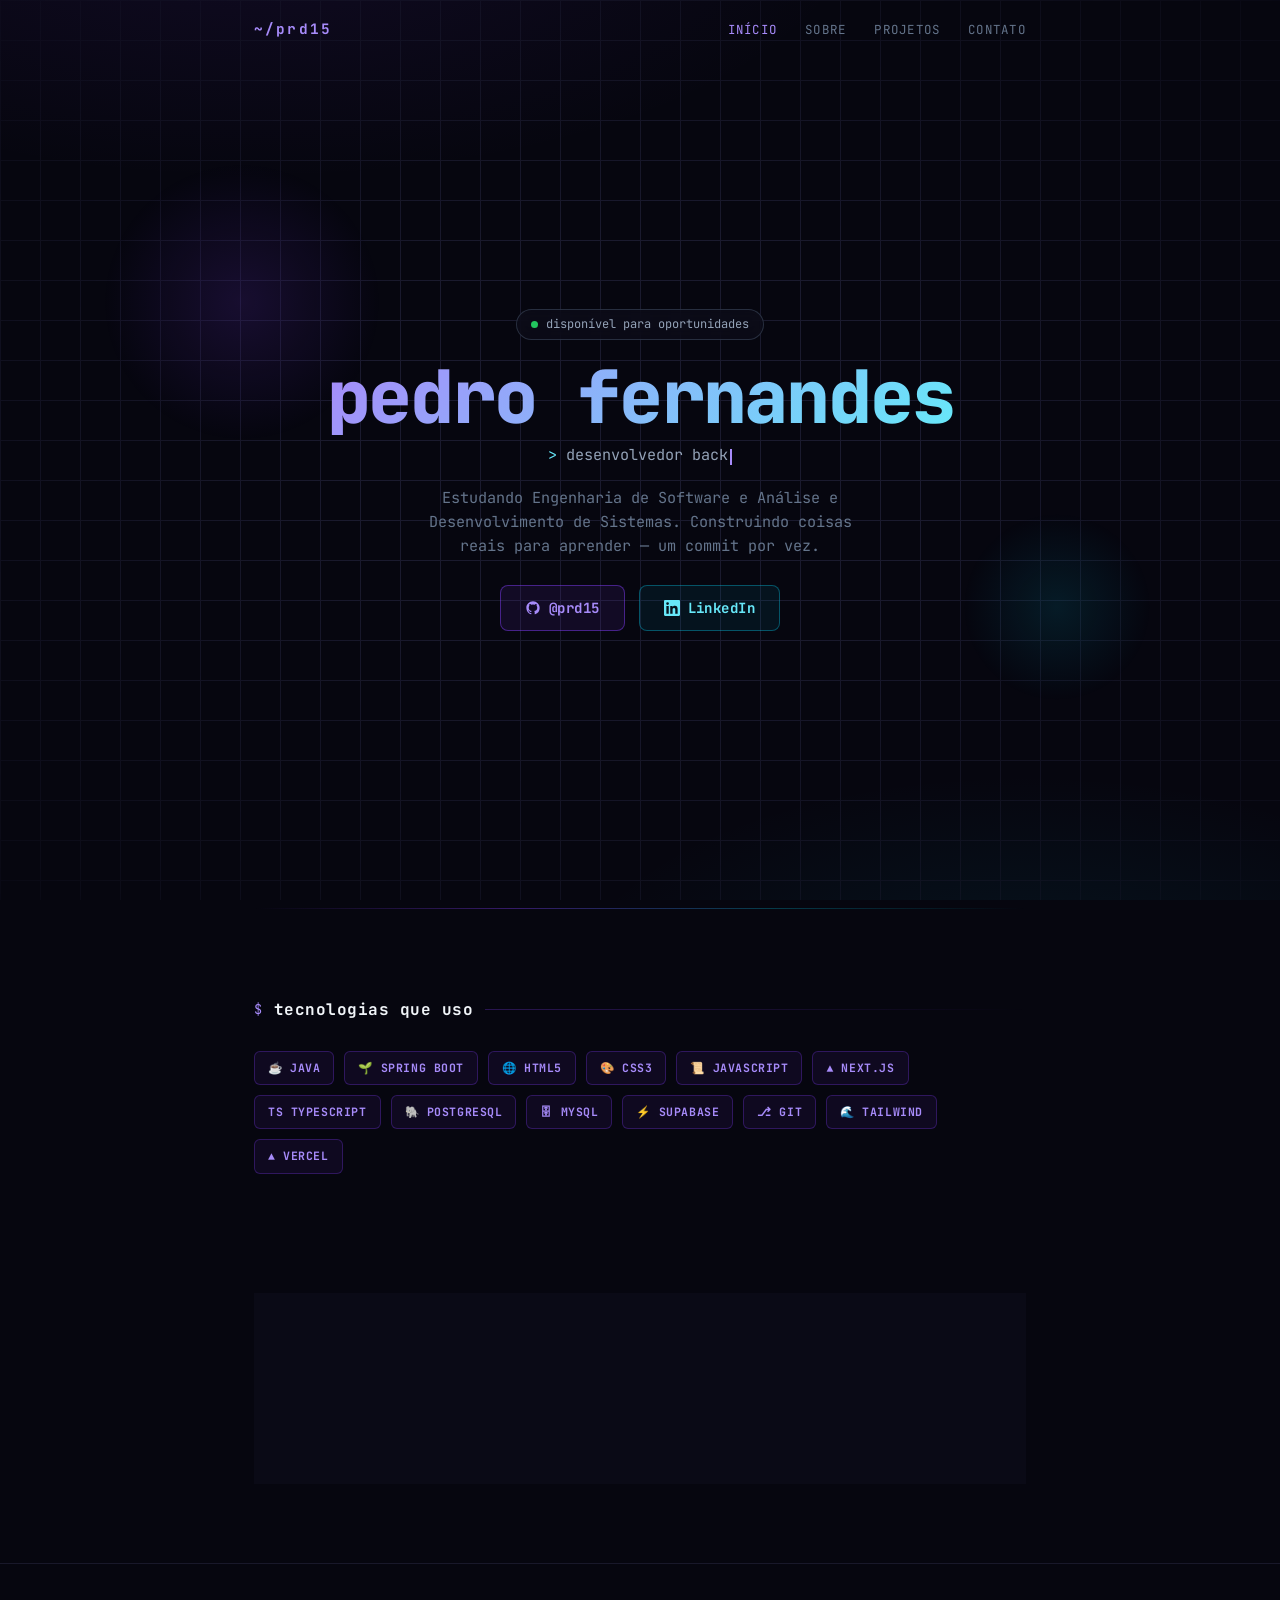
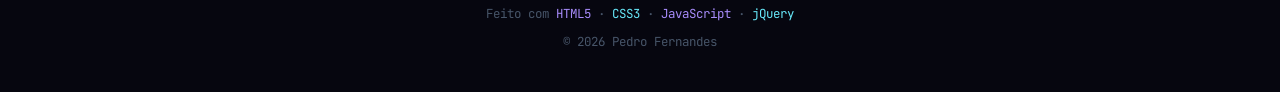
==== index.html @ 1df9721c "Adiciona portfolio pessoal responsivo (HTML5, CSS3, JS, jQuery)" ====
<!DOCTYPE html>
<html lang="pt-BR">
<head>
  <!-- ===== Meta básicas / SEO ===== -->
  <meta charset="UTF-8">
  <meta name="viewport" content="width=device-width, initial-scale=1.0">
  <title>Pedro Fernandes | Desenvolvedor Backend Java</title>
  <meta name="description" content="Portfólio de Pedro Fernandes — desenvolvedor backend focado em Java e Spring Boot. Estudante de Engenharia de Software e Análise e Desenvolvimento de Sistemas.">
  <meta name="keywords" content="Pedro Fernandes, desenvolvedor backend, Java, Spring Boot, portfólio, programador, Next.js">
  <meta name="author" content="Pedro Fernandes">
  <meta name="robots" content="index, follow">
  <link rel="canonical" href="https://prd15.github.io/portifolio/index.html">

  <!-- ===== Open Graph (compartilhamento em redes sociais) ===== -->
  <meta property="og:type" content="website">
  <meta property="og:title" content="Pedro Fernandes | Desenvolvedor Backend Java">
  <meta property="og:description" content="Portfólio de Pedro Fernandes — desenvolvedor backend focado em Java e Spring Boot.">
  <meta property="og:locale" content="pt_BR">

  <!-- ===== Ícone e estilos ===== -->
  <link rel="icon" type="image/svg+xml" href="img/favicon.svg">
  <link rel="stylesheet" href="css/style.css">
</head>
<body>
  <!-- Fundo em grade decorativo -->
  <div class="grid-bg" aria-hidden="true"></div>

  <!-- ===== Cabeçalho / Navegação (menu funcional) ===== -->
  <header class="site-header">
    <nav class="nav" aria-label="Navegação principal">
      <a href="index.html" class="nav__brand">~/prd15</a>

      <!-- Botão hamburguer (mobile) -->
      <button class="nav__toggle" aria-label="Abrir menu" aria-controls="menu" aria-expanded="false">
        <span></span><span></span><span></span>
      </button>

      <ul class="nav__links" id="menu">
        <li><a href="index.html">Início</a></li>
        <li><a href="sobre.html">Sobre</a></li>
        <li><a href="projetos.html">Projetos</a></li>
        <li><a href="contato.html">Contato</a></li>
      </ul>
    </nav>
  </header>

  <main>
    <!-- ===== Hero ===== -->
    <section class="hero">
      <span class="orb orb--1" aria-hidden="true"></span>
      <span class="orb orb--2" aria-hidden="true"></span>

      <span class="hero__badge">
        <span class="dot"></span> disponível para oportunidades
      </span>

      <h1 class="hero__title gradient-text">Pedro Fernandes</h1>

      <!-- Efeito máquina de escrever (preenchido por JavaScript) -->
      <p class="hero__typed">
        <span class="prompt">&gt;&nbsp;</span><span id="typed"></span><span class="cursor"></span>
      </p>

      <p class="hero__bio">
        Estudando Engenharia de Software e Análise e Desenvolvimento de Sistemas.
        Construindo coisas reais para aprender — um commit por vez.
      </p>

      <div class="hero__links">
        <a href="https://github.com/prd15" target="_blank" rel="noopener noreferrer" class="btn">
          <svg viewBox="0 0 24 24" aria-hidden="true"><path d="M12 2C6.477 2 2 6.484 2 12.017c0 4.425 2.865 8.18 6.839 9.504.5.092.682-.217.682-.483 0-.237-.008-.868-.013-1.703-2.782.605-3.369-1.343-3.369-1.343-.454-1.158-1.11-1.466-1.11-1.466-.908-.62.069-.608.069-.608 1.003.07 1.531 1.032 1.531 1.032.892 1.53 2.341 1.088 2.91.832.092-.647.35-1.088.636-1.338-2.22-.253-4.555-1.113-4.555-4.951 0-1.093.39-1.988 1.029-2.688-.103-.253-.446-1.272.098-2.65 0 0 .84-.27 2.75 1.026A9.564 9.564 0 0112 6.844a9.59 9.59 0 012.504.337c1.909-1.296 2.747-1.027 2.747-1.027.546 1.379.202 2.398.1 2.651.64.7 1.028 1.595 1.028 2.688 0 3.848-2.339 4.695-4.566 4.943.359.309.678.92.678 1.855 0 1.338-.012 2.419-.012 2.747 0 .268.18.58.688.482A10.02 10.02 0 0022 12.017C22 6.484 17.522 2 12 2Z"/></svg>
          @prd15
        </a>
        <a href="https://www.linkedin.com/in/pedro-henrique-fernandes-dev" target="_blank" rel="noopener noreferrer" class="btn btn--cyan">
          <svg viewBox="0 0 24 24" aria-hidden="true"><path d="M20.447 20.452h-3.554v-5.569c0-1.328-.027-3.037-1.852-3.037-1.853 0-2.136 1.445-2.136 2.939v5.667H9.351V9h3.414v1.561h.046c.477-.9 1.637-1.85 3.37-1.85 3.601 0 4.267 2.37 4.267 5.455v6.286zM5.337 7.433a2.062 2.062 0 01-2.063-2.065 2.064 2.064 0 112.063 2.065zm1.782 13.019H3.555V9h3.564v11.452zM22.225 0H1.771C.792 0 0 .774 0 1.729v20.542C0 23.227.792 24 1.771 24h20.451C23.2 24 24 23.227 24 22.271V1.729C24 .774 23.2 0 22.222 0h.003z"/></svg>
          LinkedIn
        </a>
      </div>
    </section>

    <div class="container"><div class="divider"></div></div>

    <!-- ===== Prévia: stack ===== -->
    <section class="section fade-in">
      <div class="container">
        <div class="section-label"><h2>tecnologias que uso</h2><span></span></div>
        <div class="tech-grid">
          <span class="tech-badge">☕ JAVA</span>
          <span class="tech-badge">🌱 SPRING BOOT</span>
          <span class="tech-badge">🌐 HTML5</span>
          <span class="tech-badge">🎨 CSS3</span>
          <span class="tech-badge">📜 JAVASCRIPT</span>
          <span class="tech-badge">▲ NEXT.JS</span>
          <span class="tech-badge">TS TYPESCRIPT</span>
          <span class="tech-badge">🐘 POSTGRESQL</span>
          <span class="tech-badge">🗄 MYSQL</span>
          <span class="tech-badge">⚡ SUPABASE</span>
          <span class="tech-badge">⎇ GIT</span>
          <span class="tech-badge">🌊 TAILWIND</span>
          <span class="tech-badge">▲ VERCEL</span>
        </div>
      </div>
    </section>

    <!-- ===== Chamada para ação ===== -->
    <section class="section fade-in">
      <div class="container">
        <div class="glass-card" style="text-align:center;">
          <h2 style="color:var(--slate-100);font-size:1.3rem;margin-bottom:10px;">Vamos construir algo juntos?</h2>
          <p style="color:var(--slate-400);font-size:0.92rem;margin-bottom:22px;">
            Conheça meus projetos ou entre em contato para conversarmos.
          </p>
          <div style="display:flex;gap:14px;justify-content:center;flex-wrap:wrap;">
            <a href="projetos.html" class="btn">Ver projetos</a>
            <a href="contato.html" class="btn btn--cyan">Entrar em contato</a>
          </div>
        </div>
      </div>
    </section>
  </main>

  <!-- ===== Rodapé ===== -->
  <footer class="site-footer">
    <p class="built">Feito com <span class="p">HTML5</span> · <span class="c">CSS3</span> · <span class="p">JavaScript</span> · <span class="c">jQuery</span></p>
    <p class="copy">&copy; <span id="year">2026</span> Pedro Fernandes</p>
  </footer>

  <!-- ===== Scripts ===== -->
  <script src="js/jquery.min.js"></script>
  <script src="js/script.js"></script>
  <script>/* Ano dinâmico no rodapé */ document.getElementById('year').textContent = new Date().getFullYear();</script>
</body>
</html>
---- css/style.css ----
/* ============================================================================
   Portfólio · Pedro Fernandes
   Folha de estilo principal (CSS3) — compartilhada por todas as páginas.
   Tema: dark / terminal · roxo (#7c3aed) + ciano (#06b6d4)
   Autor: Pedro Fernandes
   ========================================================================== */

/* ---------------------------------------------------------------------------
   0. Fonte JetBrains Mono (bundled localmente para funcionar offline)
   Mesma tipografia monoespaçada do portfólio original.
--------------------------------------------------------------------------- */
@font-face {
  font-family: 'JetBrains Mono';
  font-style: normal;
  font-weight: 400;
  font-display: swap;
  src: url('../fonts/jetbrainsmono-400.woff2') format('woff2');
}
@font-face {
  font-family: 'JetBrains Mono';
  font-style: normal;
  font-weight: 500;
  font-display: swap;
  src: url('../fonts/jetbrainsmono-500.woff2') format('woff2');
}
@font-face {
  font-family: 'JetBrains Mono';
  font-style: normal;
  font-weight: 700;
  font-display: swap;
  src: url('../fonts/jetbrainsmono-700.woff2') format('woff2');
}
@font-face {
  font-family: 'JetBrains Mono';
  font-style: normal;
  font-weight: 800;
  font-display: swap;
  src: url('../fonts/jetbrainsmono-800.woff2') format('woff2');
}

/* ---------------------------------------------------------------------------
   1. Variáveis de tema (CSS Custom Properties)
   Centralizam as cores para manter consistência e facilitar manutenção.
--------------------------------------------------------------------------- */
:root {
  --bg: #06060f;
  --surface: #0d0d1a;
  --border: #1a1a2e;
  --purple: #7c3aed;
  --purple-light: #a78bfa;
  --cyan: #06b6d4;
  --cyan-light: #67e8f9;
  --green: #22c55e;
  --slate-100: #f1f5f9;
  --slate-300: #cbd5e1;
  --slate-400: #94a3b8;
  --slate-500: #64748b;
  --slate-600: #475569;
  --max-width: 820px;
  /* Pilha de fontes monoespaçadas: JetBrains Mono (local) + fallbacks do sistema */
  --font-mono: 'JetBrains Mono', 'SFMono-Regular', 'Consolas', 'Liberation Mono', 'Menlo', monospace;
}

/* ---------------------------------------------------------------------------
   2. Reset básico e tipografia global
--------------------------------------------------------------------------- */
* {
  box-sizing: border-box;
  margin: 0;
  padding: 0;
}

html {
  scroll-behavior: smooth;
}

body {
  /* Tipografia monoespaçada em todo o site, como no portfólio original */
  font-family: var(--font-mono);
  color: var(--slate-300);
  background-color: var(--bg);
  /* Dois brilhos radiais dão profundidade ao fundo escuro */
  background-image:
    radial-gradient(ellipse 80% 50% at 20% -10%, #7c3aed18 0%, transparent 60%),
    radial-gradient(ellipse 60% 40% at 80% 110%, #06b6d415 0%, transparent 60%);
  background-attachment: fixed;
  min-height: 100vh;
  overflow-x: hidden;
  line-height: 1.6;
}

a { text-decoration: none; color: inherit; }
ul { list-style: none; }
img { max-width: 100%; display: block; }

/* Fundo em grade animado (efeito visual "terminal") */
.grid-bg {
  position: fixed;
  inset: 0;
  z-index: 0;
  background-image:
    linear-gradient(to right, #1a1a2e 1px, transparent 1px),
    linear-gradient(to bottom, #1a1a2e 1px, transparent 1px);
  background-size: 40px 40px;
  -webkit-mask-image: radial-gradient(ellipse 80% 80% at 50% 50%, black 30%, transparent 100%);
  mask-image: radial-gradient(ellipse 80% 80% at 50% 50%, black 30%, transparent 100%);
  pointer-events: none;
}

/* Container centralizado reutilizável */
.container {
  max-width: var(--max-width);
  margin: 0 auto;
  padding: 0 24px;
  position: relative;
  z-index: 1;
}

/* ---------------------------------------------------------------------------
   3. Cabeçalho / Navegação (menu funcional e responsivo)
--------------------------------------------------------------------------- */
.site-header {
  position: fixed;
  top: 0;
  left: 0;
  right: 0;
  z-index: 50;
  transition: background 0.3s ease, border-color 0.3s ease, backdrop-filter 0.3s ease;
  border-bottom: 1px solid transparent;
}
/* Classe adicionada via JS quando a página é rolada */
.site-header.scrolled {
  background: rgba(6, 6, 15, 0.85);
  backdrop-filter: blur(16px);
  border-bottom: 1px solid rgba(26, 26, 46, 0.8);
}

.nav {
  max-width: var(--max-width);
  margin: 0 auto;
  padding: 16px 24px;
  display: flex;
  align-items: center;
  justify-content: space-between;
}

.nav__brand {
  color: var(--purple-light);
  font-family: var(--font-mono);
  font-size: 0.9rem;
  font-weight: 700;
  letter-spacing: 0.15em;
}

.nav__links {
  display: flex;
  align-items: center;
  gap: 28px;
}
.nav__links a {
  font-size: 0.78rem;
  color: var(--slate-500);
  letter-spacing: 0.1em;
  text-transform: uppercase;
  transition: color 0.2s ease;
}
.nav__links a:hover { color: var(--purple-light); }
/* Item ativo (página atual) destacado */
.nav__links a.active { color: var(--purple-light); }

/* Botão hamburguer — só aparece no mobile */
.nav__toggle {
  display: none;
  flex-direction: column;
  gap: 5px;
  background: none;
  border: none;
  cursor: pointer;
  padding: 6px;
}
.nav__toggle span {
  width: 24px;
  height: 2px;
  background: var(--purple-light);
  border-radius: 2px;
  transition: transform 0.3s ease, opacity 0.3s ease;
}
/* Animação do hamburguer para "X" quando aberto */
.nav__toggle.open span:nth-child(1) { transform: translateY(7px) rotate(45deg); }
.nav__toggle.open span:nth-child(2) { opacity: 0; }
.nav__toggle.open span:nth-child(3) { transform: translateY(-7px) rotate(-45deg); }

/* ---------------------------------------------------------------------------
   4. Seções e títulos
--------------------------------------------------------------------------- */
main { position: relative; z-index: 1; }

.section {
  padding: 80px 0 40px;
}

.section-label {
  display: flex;
  align-items: center;
  gap: 12px;
  margin-bottom: 28px;
}
.section-label::before {
  content: '$';
  color: var(--purple-light);
  font-family: var(--font-mono);
  font-size: 0.85rem;
}
.section-label h2 {
  color: var(--slate-100);
  font-size: 1rem;
  font-weight: 600;
  letter-spacing: 0.03em;
}
.section-label span {
  flex: 1;
  height: 1px;
  background: linear-gradient(to right, rgba(124, 58, 237, 0.3), transparent);
}

/* Divisor decorativo entre blocos */
.divider {
  width: 100%;
  height: 1px;
  background: linear-gradient(to right, transparent, rgba(124, 58, 237, 0.4), rgba(6, 182, 212, 0.3), transparent);
  margin: 8px 0;
}

/* ---------------------------------------------------------------------------
   5. Hero (página inicial)
--------------------------------------------------------------------------- */
.hero {
  min-height: 100vh;
  display: flex;
  flex-direction: column;
  align-items: center;
  justify-content: center;
  text-align: center;
  padding: 100px 24px 60px;
  position: relative;
}

/* Orbes flutuantes decorativos */
.orb {
  position: absolute;
  border-radius: 50%;
  pointer-events: none;
  z-index: 0;
}
.orb--1 {
  width: 280px; height: 280px;
  top: 18%; left: 8%;
  background: radial-gradient(circle, rgba(124,58,237,0.15) 0%, transparent 70%);
  animation: float 7s ease-in-out infinite;
}
.orb--2 {
  width: 190px; height: 190px;
  bottom: 22%; right: 10%;
  background: radial-gradient(circle, rgba(6,182,212,0.12) 0%, transparent 70%);
  animation: float 9s ease-in-out infinite reverse;
}
@keyframes float {
  0%, 100% { transform: translateY(0); }
  50% { transform: translateY(-24px); }
}

.hero__badge {
  display: inline-flex;
  align-items: center;
  gap: 8px;
  padding: 5px 14px;
  border-radius: 999px;
  font-size: 0.75rem;
  color: var(--slate-400);
  border: 1px solid rgba(71, 85, 105, 0.5);
  background: rgba(13, 13, 26, 0.7);
  backdrop-filter: blur(8px);
  margin-bottom: 18px;
}
.hero__badge .dot {
  width: 7px; height: 7px;
  border-radius: 50%;
  background: var(--green);
  animation: blink 1.6s ease-in-out infinite;
}

.hero__title {
  font-size: clamp(2.6rem, 9vw, 4.6rem);
  font-weight: 800;
  letter-spacing: -0.03em;
  line-height: 1.05;
  margin-bottom: 8px;
  text-transform: lowercase; /* "pedro fernandes" — igual ao portfólio original */
}

/* Texto com gradiente animado */
.gradient-text {
  background: linear-gradient(135deg, #a78bfa 0%, #67e8f9 50%, #a78bfa 100%);
  background-size: 200% 200%;
  -webkit-background-clip: text;
  background-clip: text;
  -webkit-text-fill-color: transparent;
  color: transparent;
  animation: gradient-x 4s ease infinite;
}
@keyframes gradient-x {
  0%, 100% { background-position: 0% 50%; }
  50% { background-position: 100% 50%; }
}

/* Linha do efeito máquina de escrever (typewriter) */
.hero__typed {
  font-family: var(--font-mono);
  color: var(--slate-400);
  font-size: 0.95rem;
  min-height: 1.5rem;
  margin-bottom: 8px;
}
.hero__typed .prompt { color: var(--cyan-light); }
/* Cursor piscando */
.cursor {
  display: inline-block;
  width: 2px;
  height: 1.1em;
  background: var(--purple-light);
  margin-left: 2px;
  vertical-align: text-bottom;
  animation: blink 1s step-end infinite;
}
@keyframes blink {
  0%, 100% { opacity: 1; }
  50% { opacity: 0; }
}

.hero__bio {
  color: var(--slate-500);
  font-size: 0.95rem;
  max-width: 460px;
  margin: 10px auto 0;
}

.hero__links {
  display: flex;
  gap: 14px;
  margin-top: 26px;
  flex-wrap: wrap;
  justify-content: center;
}

/* ---------------------------------------------------------------------------
   6. Botões com brilho (glow)
--------------------------------------------------------------------------- */
.btn {
  position: relative;
  display: inline-flex;
  align-items: center;
  gap: 8px;
  padding: 11px 24px;
  border-radius: 8px;
  font-size: 0.88rem;
  font-weight: 600;
  letter-spacing: 0.03em;
  border: 1px solid rgba(124, 58, 237, 0.5);
  background: rgba(124, 58, 237, 0.1);
  color: var(--purple-light);
  transition: all 0.25s ease;
  cursor: pointer;
}
.btn:hover {
  border-color: rgba(124, 58, 237, 0.8);
  box-shadow: 0 0 20px rgba(124, 58, 237, 0.4), 0 0 40px rgba(124, 58, 237, 0.15);
  color: #c4b5fd;
  transform: translateY(-2px);
}
.btn--cyan {
  border-color: rgba(6, 182, 212, 0.4);
  background: rgba(6, 182, 212, 0.08);
  color: var(--cyan-light);
}
.btn--cyan:hover {
  border-color: rgba(6, 182, 212, 0.7);
  box-shadow: 0 0 20px rgba(6, 182, 212, 0.3), 0 0 40px rgba(6, 182, 212, 0.1);
  color: #a5f3fc;
}
.btn svg { width: 16px; height: 16px; fill: currentColor; }

/* ---------------------------------------------------------------------------
   7. Cartões (glass + terminal)
--------------------------------------------------------------------------- */
.glass-card {
  background: rgba(13, 13, 26, 0.7);
  backdrop-filter: blur(12px);
  border: 1px solid rgba(124, 58, 237, 0.2);
  border-radius: 12px;
  padding: 26px;
  transition: border-color 0.3s ease, box-shadow 0.3s ease, transform 0.3s ease;
}
.glass-card:hover {
  border-color: rgba(124, 58, 237, 0.5);
  box-shadow: 0 0 30px rgba(124, 58, 237, 0.15), 0 0 60px rgba(124, 58, 237, 0.05);
  transform: translateY(-2px);
}

.terminal-card {
  background: rgba(6, 6, 15, 0.9);
  border: 1px solid rgba(6, 182, 212, 0.25);
  border-radius: 10px;
  overflow: hidden;
}
.terminal-card__header {
  background: rgba(13, 13, 26, 0.9);
  border-bottom: 1px solid rgba(6, 182, 212, 0.15);
  padding: 10px 16px;
  display: flex;
  align-items: center;
  gap: 8px;
}
.terminal-dot { width: 11px; height: 11px; border-radius: 50%; }
.terminal-card__header .label {
  color: var(--slate-600);
  font-family: var(--font-mono);
  font-size: 0.75rem;
  margin-left: 8px;
}
.terminal-card__body { padding: 26px; }
.terminal-card__body .cmd {
  font-family: var(--font-mono);
  color: var(--cyan-light);
  font-size: 0.85rem;
  margin-bottom: 18px;
}
.terminal-card__body .cmd::before { content: '$ '; color: var(--purple-light); }

.about-text { color: var(--slate-300); font-size: 0.92rem; margin-bottom: 20px; }
.about-text .hl { color: var(--purple-light); font-weight: 600; }
.about-text .hl-cyan { color: var(--cyan-light); font-weight: 600; }

.bullet-list li {
  display: flex;
  gap: 12px;
  font-size: 0.9rem;
  color: var(--slate-400);
  margin-bottom: 12px;
}
.bullet-list li::before { content: '▸'; color: var(--purple-light); }
.bullet-list .hl-cyan { color: var(--cyan-light); font-weight: 600; }

/* ---------------------------------------------------------------------------
   8. Badges de tecnologia (stack)
--------------------------------------------------------------------------- */
.tech-grid {
  display: flex;
  flex-wrap: wrap;
  gap: 10px;
}
.tech-badge {
  display: inline-flex;
  align-items: center;
  gap: 6px;
  padding: 7px 13px;
  border-radius: 6px;
  font-size: 0.72rem;
  font-weight: 600;
  letter-spacing: 0.05em;
  border: 1px solid rgba(124, 58, 237, 0.3);
  background: rgba(124, 58, 237, 0.08);
  color: var(--purple-light);
  transition: all 0.25s ease;
  cursor: default;
}
.tech-badge:hover {
  transform: translateY(-3px);
  box-shadow: 0 4px 15px rgba(124, 58, 237, 0.3);
  border-color: rgba(124, 58, 237, 0.6);
}

/* ---------------------------------------------------------------------------
   9. Linha do tempo (timeline)
--------------------------------------------------------------------------- */
.timeline {
  position: relative;
  margin-top: 10px;
}
.timeline::before {
  content: '';
  position: absolute;
  left: 7px;
  top: 6px;
  bottom: 6px;
  width: 1px;
  background: linear-gradient(to bottom, rgba(124,58,237,0.6) 0%, rgba(6,182,212,0.4) 50%, rgba(124,58,237,0.1) 100%);
}
.timeline__item {
  position: relative;
  padding-left: 34px;
  margin-bottom: 28px;
}
.timeline__item::before {
  content: '';
  position: absolute;
  left: 0;
  top: 4px;
  width: 15px;
  height: 15px;
  border-radius: 50%;
  background: rgba(13, 13, 26, 0.9);
  border: 2px solid rgba(124, 58, 237, 0.5);
}
.timeline__item.current::before {
  background: radial-gradient(circle, #a78bfa 0%, #7c3aed 100%);
  border-color: #a78bfa;
  box-shadow: 0 0 10px rgba(124,58,237,0.6), 0 0 20px rgba(124,58,237,0.3);
}
.timeline__period {
  font-family: var(--font-mono);
  font-size: 0.72rem;
  color: var(--slate-500);
}
.timeline__now {
  font-size: 0.6rem;
  font-weight: 700;
  letter-spacing: 0.15em;
  color: var(--purple-light);
  background: rgba(124, 58, 237, 0.12);
  border: 1px solid rgba(124, 58, 237, 0.3);
  padding: 1px 6px;
  border-radius: 4px;
  margin-left: 8px;
}
.timeline__title { color: var(--slate-100); font-size: 0.9rem; font-weight: 700; margin: 4px 0; }
.timeline__place { color: var(--slate-500); font-size: 0.8rem; margin-bottom: 8px; }
.tags { display: flex; flex-wrap: wrap; gap: 6px; }
.tags span {
  font-size: 0.68rem;
  color: var(--slate-400);
  border: 1px solid rgba(26, 26, 46, 0.9);
  background: rgba(26, 26, 46, 0.4);
  padding: 2px 8px;
  border-radius: 4px;
}

/* ---------------------------------------------------------------------------
   10. Cartões de projeto
--------------------------------------------------------------------------- */
.projects-grid { display: grid; gap: 18px; }
.project__head {
  display: flex;
  align-items: center;
  justify-content: space-between;
  gap: 16px;
  margin-bottom: 12px;
  flex-wrap: wrap;
}
.project__title { display: flex; align-items: center; gap: 12px; }
.project__title .emoji { font-size: 1.5rem; }
.project__title h3 { color: var(--slate-100); font-size: 1.05rem; }
.live-badge {
  display: inline-flex;
  align-items: center;
  gap: 5px;
  padding: 2px 8px;
  border-radius: 4px;
  font-size: 0.62rem;
  font-weight: 700;
  letter-spacing: 0.08em;
  color: var(--green);
  background: rgba(34, 197, 94, 0.15);
  border: 1px solid rgba(34, 197, 94, 0.4);
}
.live-dot {
  width: 6px; height: 6px;
  border-radius: 50%;
  background: var(--green);
  animation: pulse-live 2s ease-in-out infinite;
}
@keyframes pulse-live {
  0%, 100% { box-shadow: 0 0 0 0 rgba(34, 197, 94, 0.4); }
  50% { box-shadow: 0 0 0 5px rgba(34, 197, 94, 0); }
}
.project__desc { color: var(--slate-400); font-size: 0.9rem; margin-bottom: 16px; }
.project__stack { display: flex; flex-wrap: wrap; gap: 8px; margin-bottom: 18px; }
.project__stack span {
  font-size: 0.72rem;
  color: var(--slate-400);
  border: 1px solid rgba(71, 85, 105, 0.6);
  background: rgba(26, 26, 46, 0.5);
  padding: 2px 8px;
  border-radius: 4px;
}
.project__links { display: flex; gap: 10px; }

/* ---------------------------------------------------------------------------
   11. Formulário de contato
--------------------------------------------------------------------------- */
.contact-grid {
  display: grid;
  grid-template-columns: 1fr 1.2fr;
  gap: 26px;
  align-items: start;
}
.contact-info p { color: var(--slate-400); font-size: 0.92rem; margin-bottom: 20px; }
.contact-info .info-item {
  display: flex;
  align-items: center;
  gap: 10px;
  font-size: 0.85rem;
  color: var(--slate-400);
  margin-bottom: 14px;
}
.contact-info .info-item .k { color: var(--purple-light); font-family: var(--font-mono); }

.form-group { margin-bottom: 18px; }
.form-group label {
  display: block;
  font-size: 0.78rem;
  color: var(--slate-400);
  margin-bottom: 6px;
  letter-spacing: 0.03em;
}
.form-group label .req { color: var(--cyan-light); }
.form-control {
  width: 100%;
  padding: 11px 14px;
  font-size: 0.9rem;
  font-family: inherit;
  color: var(--slate-100);
  background: rgba(6, 6, 15, 0.7);
  border: 1px solid rgba(71, 85, 105, 0.4);
  border-radius: 8px;
  transition: border-color 0.2s ease, box-shadow 0.2s ease;
}
.form-control:focus {
  outline: none;
  border-color: rgba(124, 58, 237, 0.7);
  box-shadow: 0 0 0 3px rgba(124, 58, 237, 0.15);
}
textarea.form-control { resize: vertical; min-height: 120px; }
/* Estado de erro aplicado via JS */
.form-control.error {
  border-color: #ef4444;
  box-shadow: 0 0 0 3px rgba(239, 68, 68, 0.12);
}
.error-message {
  display: block;
  color: #f87171;
  font-size: 0.72rem;
  margin-top: 5px;
  min-height: 1rem;
}
/* Mensagem de sucesso após envio válido */
.form-success {
  display: none;
  align-items: center;
  gap: 10px;
  padding: 14px 16px;
  border-radius: 8px;
  color: var(--green);
  background: rgba(34, 197, 94, 0.12);
  border: 1px solid rgba(34, 197, 94, 0.4);
  font-size: 0.88rem;
  margin-top: 6px;
}
.form-success.show { display: flex; }

/* ---------------------------------------------------------------------------
   12. Rodapé
--------------------------------------------------------------------------- */
.site-footer {
  border-top: 1px solid rgba(26, 26, 46, 0.9);
  padding: 40px 0;
  text-align: center;
  margin-top: 40px;
}
.site-footer .built { color: var(--slate-600); font-size: 0.78rem; margin-bottom: 8px; }
.site-footer .built .p { color: var(--purple-light); }
.site-footer .built .c { color: var(--cyan-light); }
.site-footer .copy { color: var(--slate-600); font-size: 0.78rem; }

/* ---------------------------------------------------------------------------
   13. Efeito de revelação ao rolar (scroll fade-in)
--------------------------------------------------------------------------- */
.fade-in {
  opacity: 0;
  transform: translateY(24px);
  transition: opacity 0.6s ease, transform 0.6s ease;
}
.fade-in.visible {
  opacity: 1;
  transform: translateY(0);
}

/* ---------------------------------------------------------------------------
   14. Barra de linguagem (stats)
--------------------------------------------------------------------------- */
.lang-bar-head {
  display: flex;
  justify-content: space-between;
  margin-bottom: 12px;
  font-size: 0.75rem;
  color: var(--slate-500);
  letter-spacing: 0.05em;
  text-transform: uppercase;
}
.lang-bar-head .val { color: #f59e0b; font-weight: 700; }
.lang-bar {
  height: 8px;
  border-radius: 999px;
  overflow: hidden;
  background: rgba(26, 26, 46, 0.9);
}
.lang-bar__fill {
  height: 100%;
  width: 0;
  border-radius: 999px;
  background: linear-gradient(to right, #f89820, #f59e0b);
  box-shadow: 0 0 8px rgba(248, 152, 32, 0.4);
  /* Animação da largura disparada quando visível (via JS) */
  transition: width 1.4s ease;
}

.stat-grid {
  display: grid;
  grid-template-columns: repeat(4, 1fr);
  gap: 12px;
  margin-bottom: 18px;
}
.stat-card {
  background: rgba(13, 13, 26, 0.6);
  border: 1px solid rgba(26, 26, 46, 0.8);
  border-radius: 10px;
  padding: 18px;
  text-align: center;
  transition: all 0.3s ease;
}
.stat-card:hover {
  border-color: rgba(124, 58, 237, 0.4);
  box-shadow: 0 0 20px rgba(124, 58, 237, 0.1);
}
.stat-card .icon { font-size: 1.4rem; color: var(--purple-light); }
.stat-card .num { font-size: 1.5rem; font-weight: 900; color: var(--slate-100); }
.stat-card .lbl { font-size: 0.72rem; color: var(--slate-500); }

/* Título de página interna (sobre/projetos/contato) */
.page-hero {
  padding: 130px 0 20px;
  text-align: center;
}
.page-hero h1 {
  font-size: clamp(2rem, 6vw, 3rem);
  font-weight: 900;
  letter-spacing: -0.02em;
  margin-bottom: 10px;
}
.page-hero p { color: var(--slate-500); font-size: 0.95rem; }

/* ---------------------------------------------------------------------------
   15. Responsividade (mobile-first breakpoints)
--------------------------------------------------------------------------- */
@media (max-width: 720px) {
  /* Menu vira coluna sobreposta, controlado pelo hamburguer */
  .nav__toggle { display: flex; }
  .nav__links {
    position: absolute;
    top: 100%;
    left: 0;
    right: 0;
    flex-direction: column;
    gap: 0;
    background: rgba(6, 6, 15, 0.97);
    backdrop-filter: blur(16px);
    border-bottom: 1px solid rgba(26, 26, 46, 0.8);
    /* Escondido por padrão; mostrado ao adicionar .open via jQuery */
    max-height: 0;
    overflow: hidden;
    transition: max-height 0.35s ease;
  }
  .nav__links.open { max-height: 320px; }
  .nav__links a {
    padding: 16px 24px;
    width: 100%;
    border-top: 1px solid rgba(26, 26, 46, 0.6);
  }

  .contact-grid { grid-template-columns: 1fr; }
  .stat-grid { grid-template-columns: repeat(2, 1fr); }
}

@media (max-width: 420px) {
  .hero__links { flex-direction: column; width: 100%; }
  .hero__links .btn { justify-content: center; }
}

/* Acessibilidade: respeita preferência de menos movimento */
@media (prefers-reduced-motion: reduce) {
  *, *::before, *::after {
    animation-duration: 0.001ms !important;
    animation-iteration-count: 1 !important;
    transition-duration: 0.001ms !important;
    scroll-behavior: auto !important;
  }
}
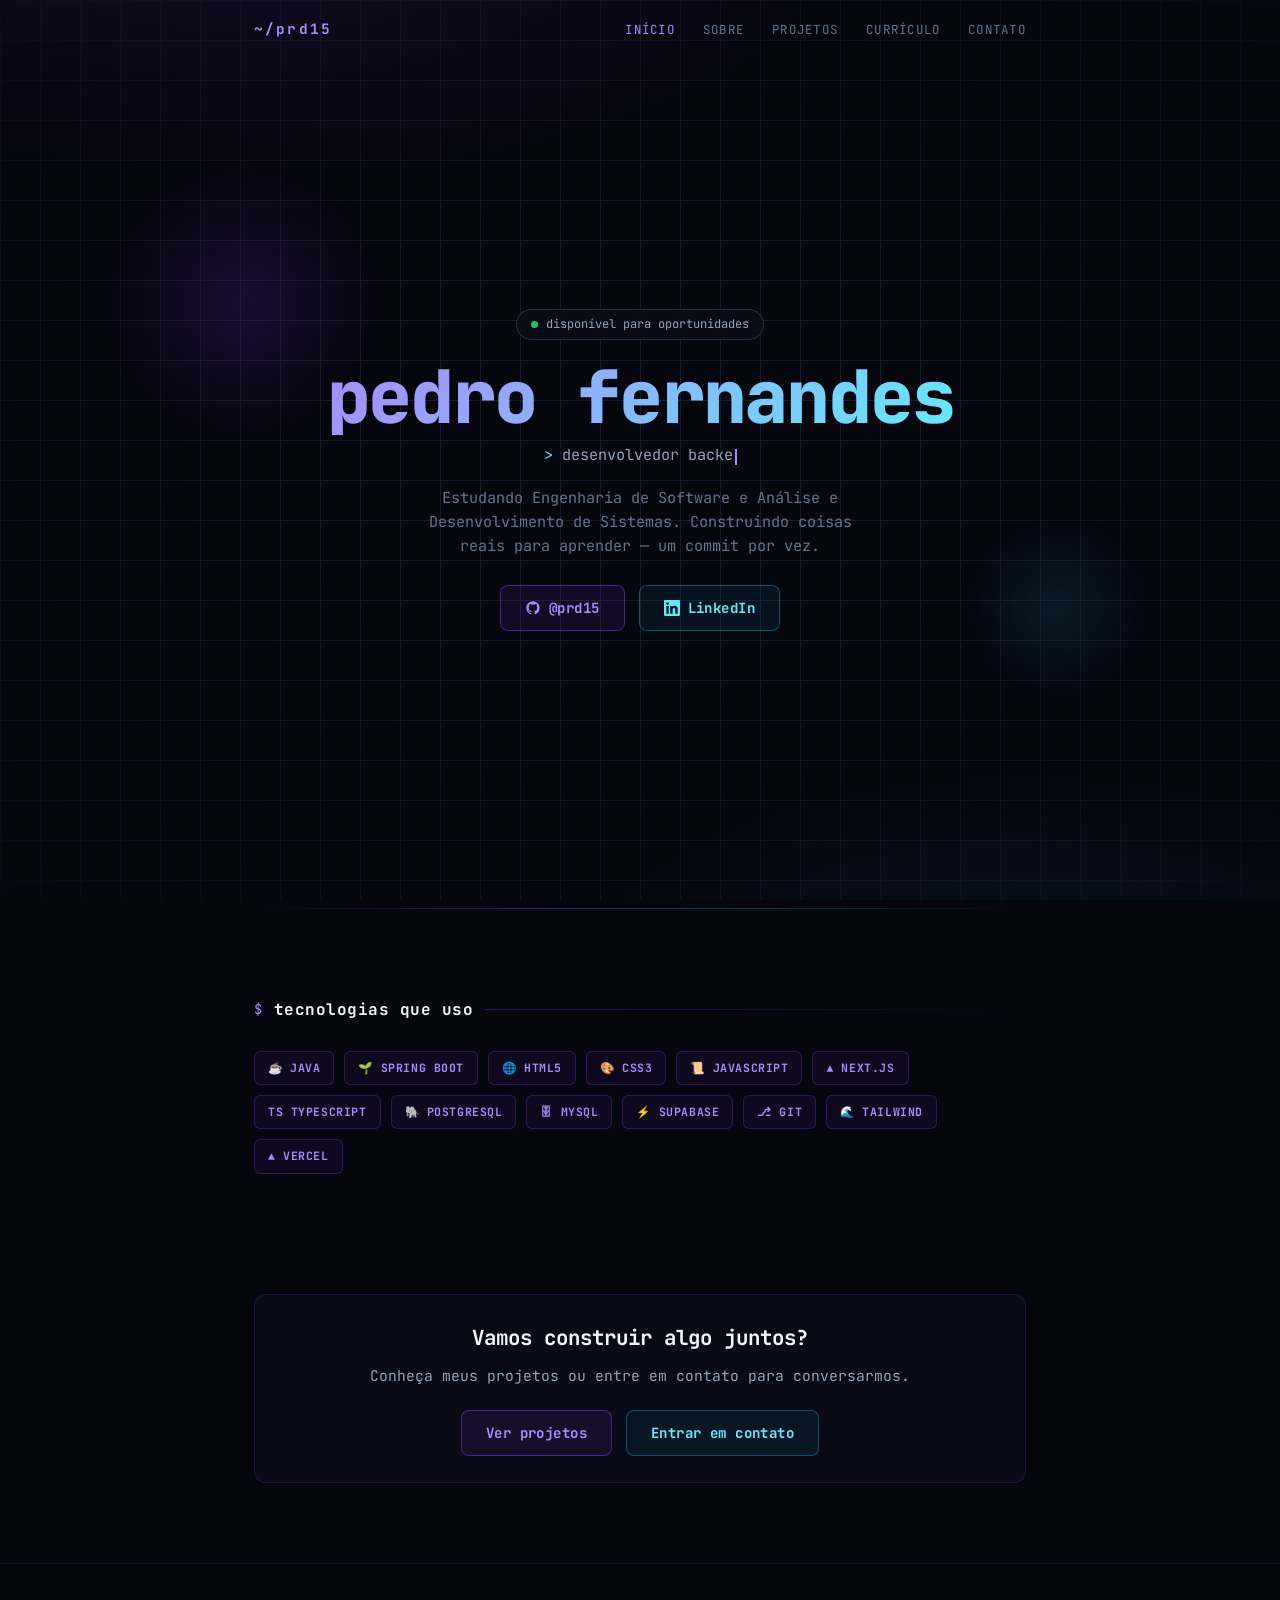
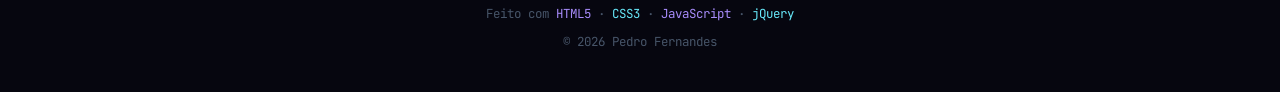
==== commit 16891041: "Adiciona pagina de curriculo, fonte JetBrains Mono e ajustes" ====
--- a/index.html
+++ b/index.html
@@ -39,6 +39,7 @@
         <li><a href="index.html">Início</a></li>
         <li><a href="sobre.html">Sobre</a></li>
         <li><a href="projetos.html">Projetos</a></li>
+        <li><a href="curriculo.html">Currículo</a></li>
         <li><a href="contato.html">Contato</a></li>
       </ul>
     </nav>
--- a/css/style.css
+++ b/css/style.css
@@ -745,7 +745,22 @@
 .stat-card .num { font-size: 1.5rem; font-weight: 900; color: var(--slate-100); }
 .stat-card .lbl { font-size: 0.72rem; color: var(--slate-500); }
 
-/* Título de página interna (sobre/projetos/contato) */
+/* Página de currículo: espaçamento entre barras de habilidade */
+.skill-row { margin-bottom: 18px; }
+
+/* Grade de cartões (ferramentas, metodologias, idiomas) */
+.cv-cards {
+  display: grid;
+  grid-template-columns: repeat(2, 1fr);
+  gap: 16px;
+}
+.cv-card__title {
+  color: var(--slate-100);
+  font-size: 0.95rem;
+  margin-bottom: 14px;
+}
+
+/* Título de página interna (sobre/projetos/curriculo/contato) */
 .page-hero {
   padding: 130px 0 20px;
   text-align: center;
@@ -788,6 +803,7 @@
 
   .contact-grid { grid-template-columns: 1fr; }
   .stat-grid { grid-template-columns: repeat(2, 1fr); }
+  .cv-cards { grid-template-columns: 1fr; }
 }
 
 @media (max-width: 420px) {
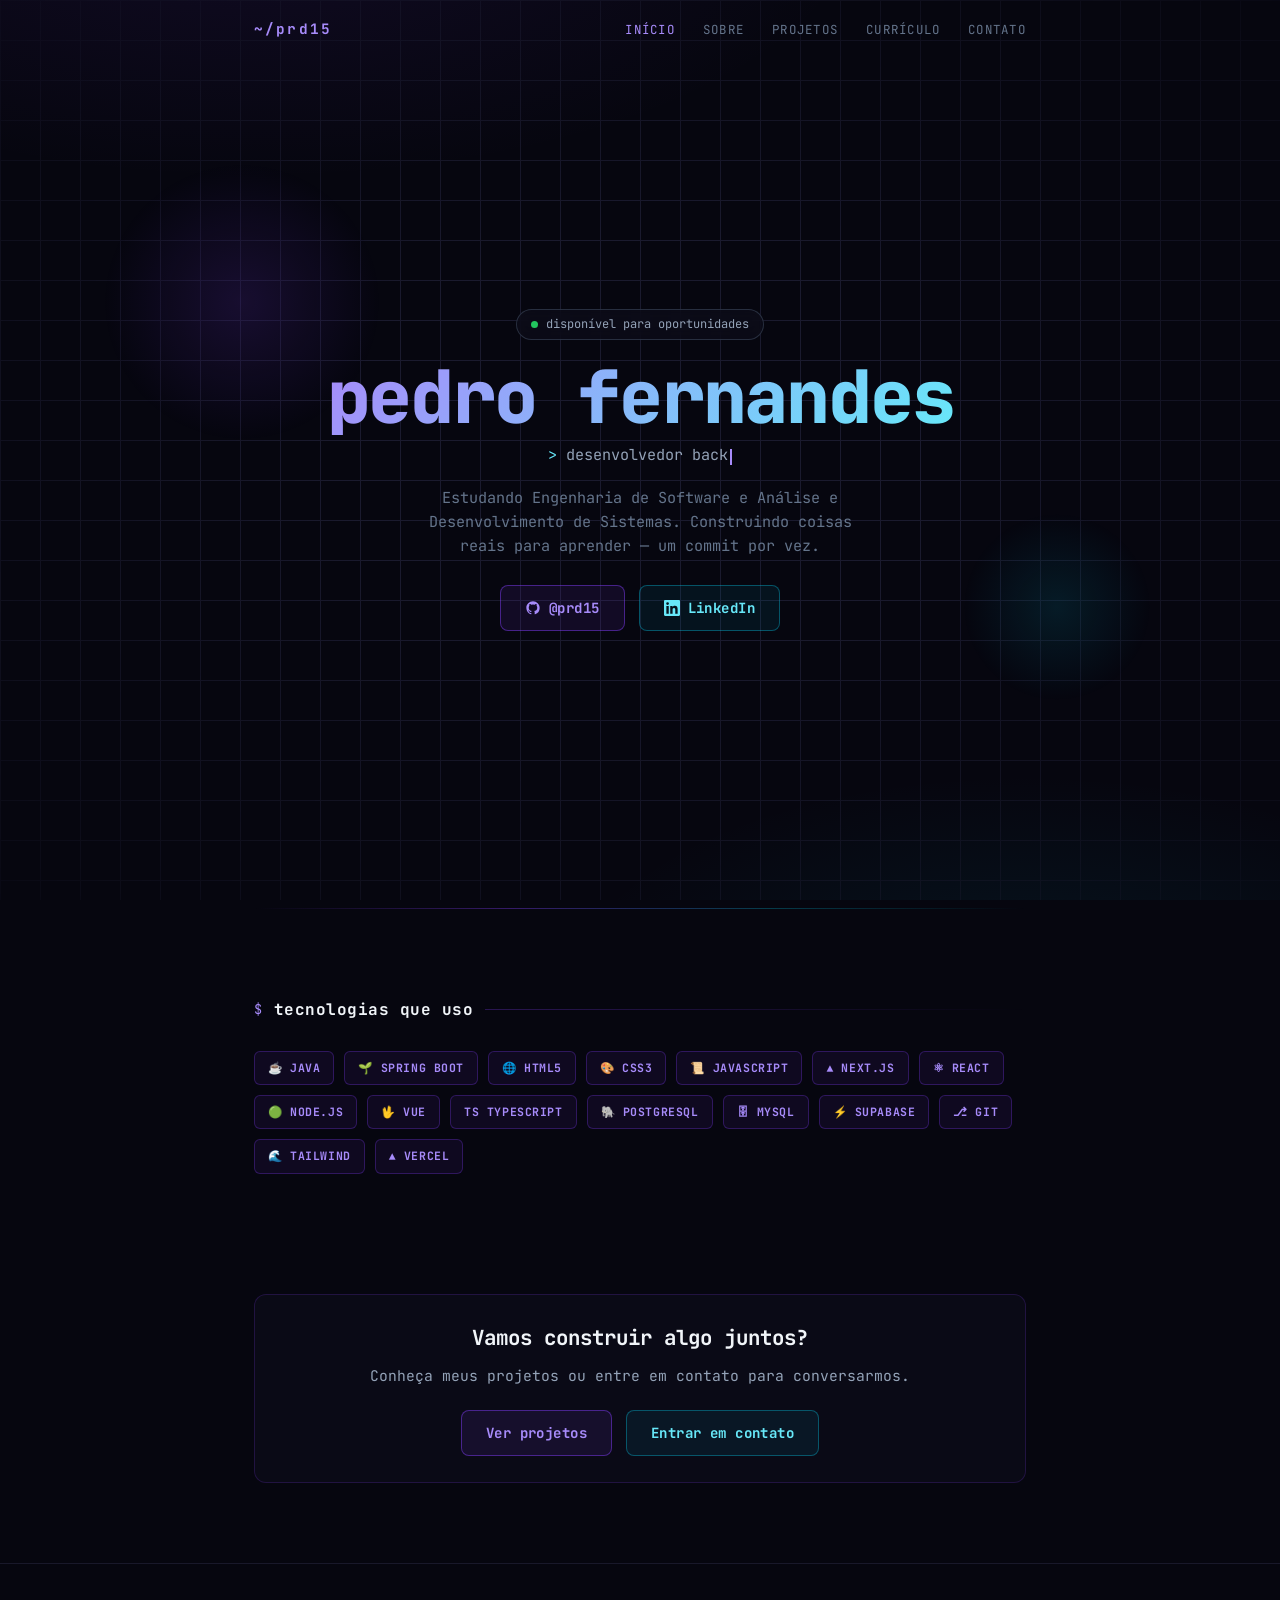
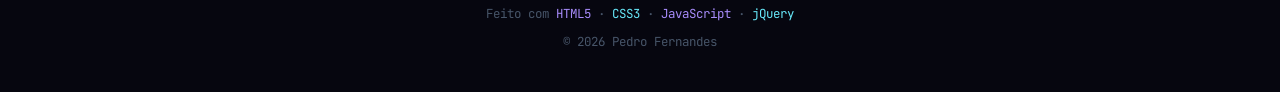
==== commit 10c14784: "Atualiza sobre (formacao 2025, whoami profissional) e stack (React, Node, Vue)" ====
--- a/index.html
+++ b/index.html
@@ -92,6 +92,9 @@
           <span class="tech-badge">🎨 CSS3</span>
           <span class="tech-badge">📜 JAVASCRIPT</span>
           <span class="tech-badge">▲ NEXT.JS</span>
+          <span class="tech-badge">⚛ REACT</span>
+          <span class="tech-badge">🟢 NODE.JS</span>
+          <span class="tech-badge">🖖 VUE</span>
           <span class="tech-badge">TS TYPESCRIPT</span>
           <span class="tech-badge">🐘 POSTGRESQL</span>
           <span class="tech-badge">🗄 MYSQL</span>
